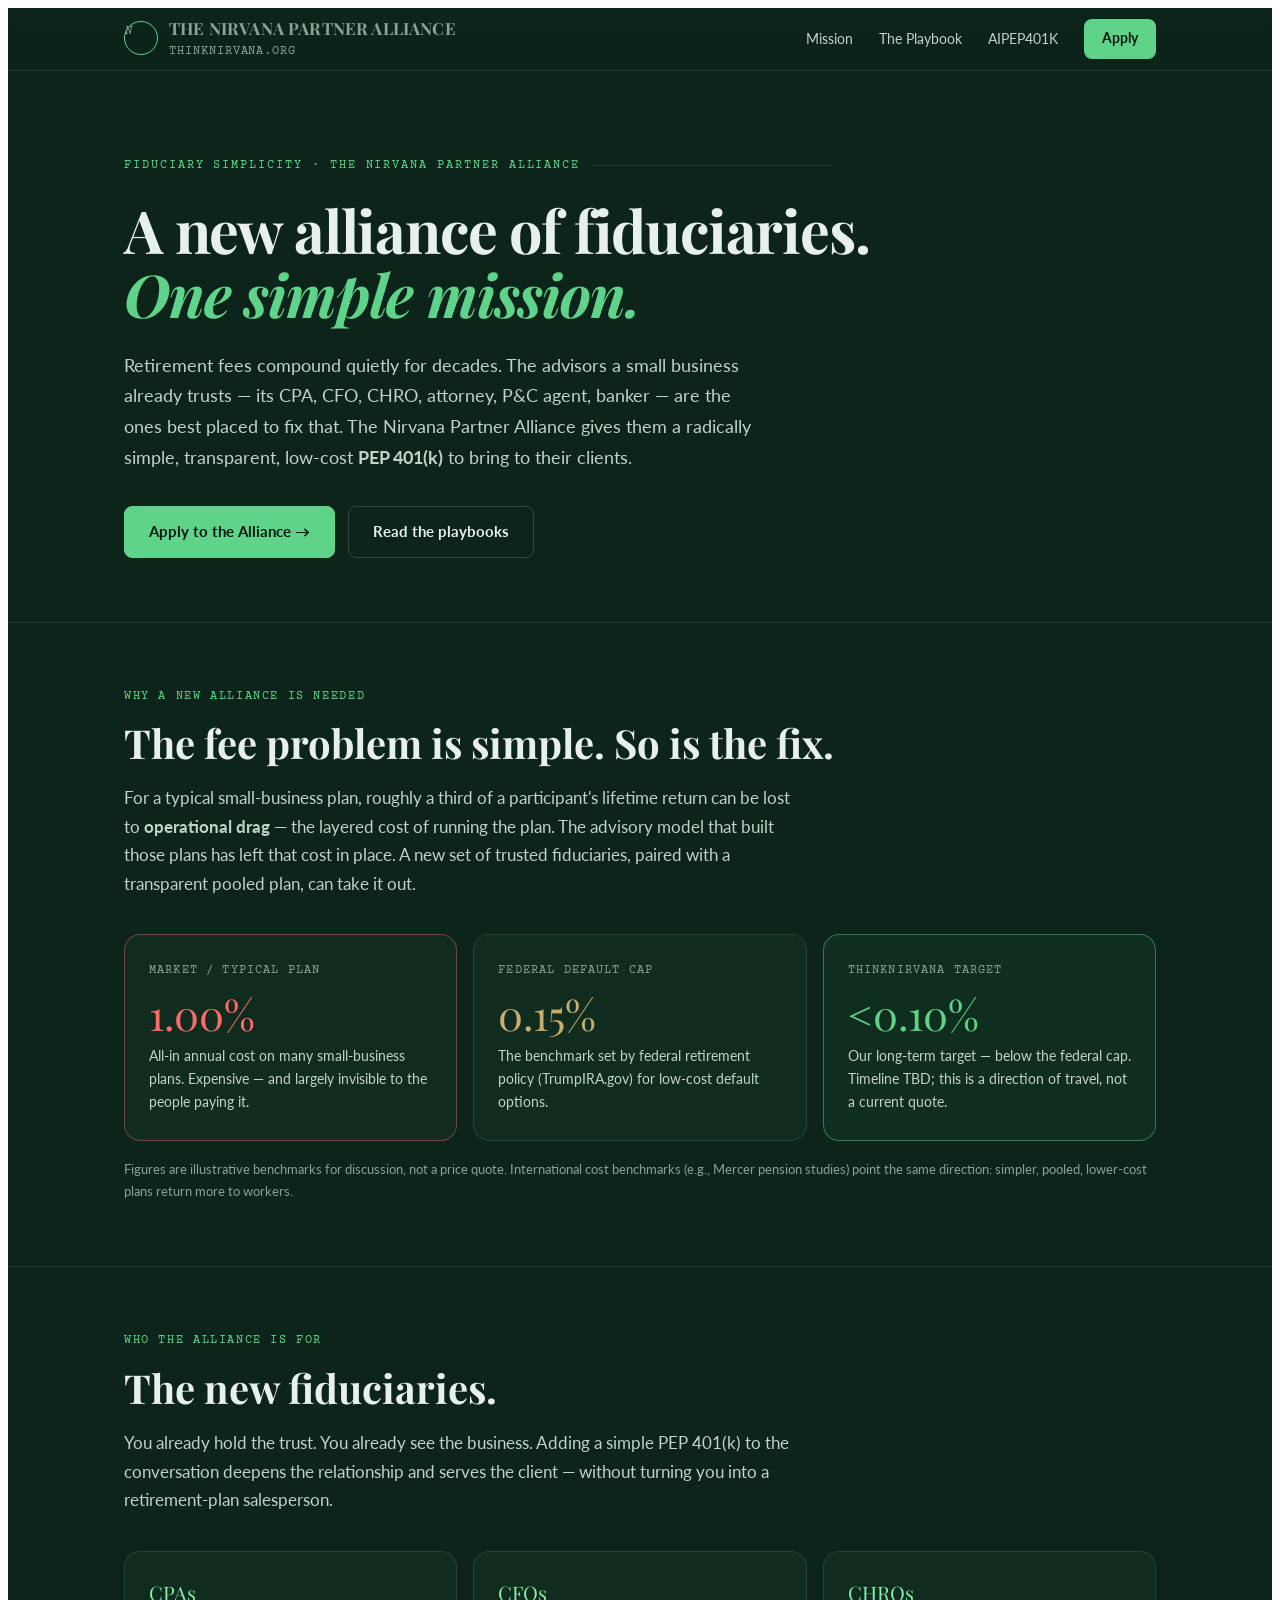
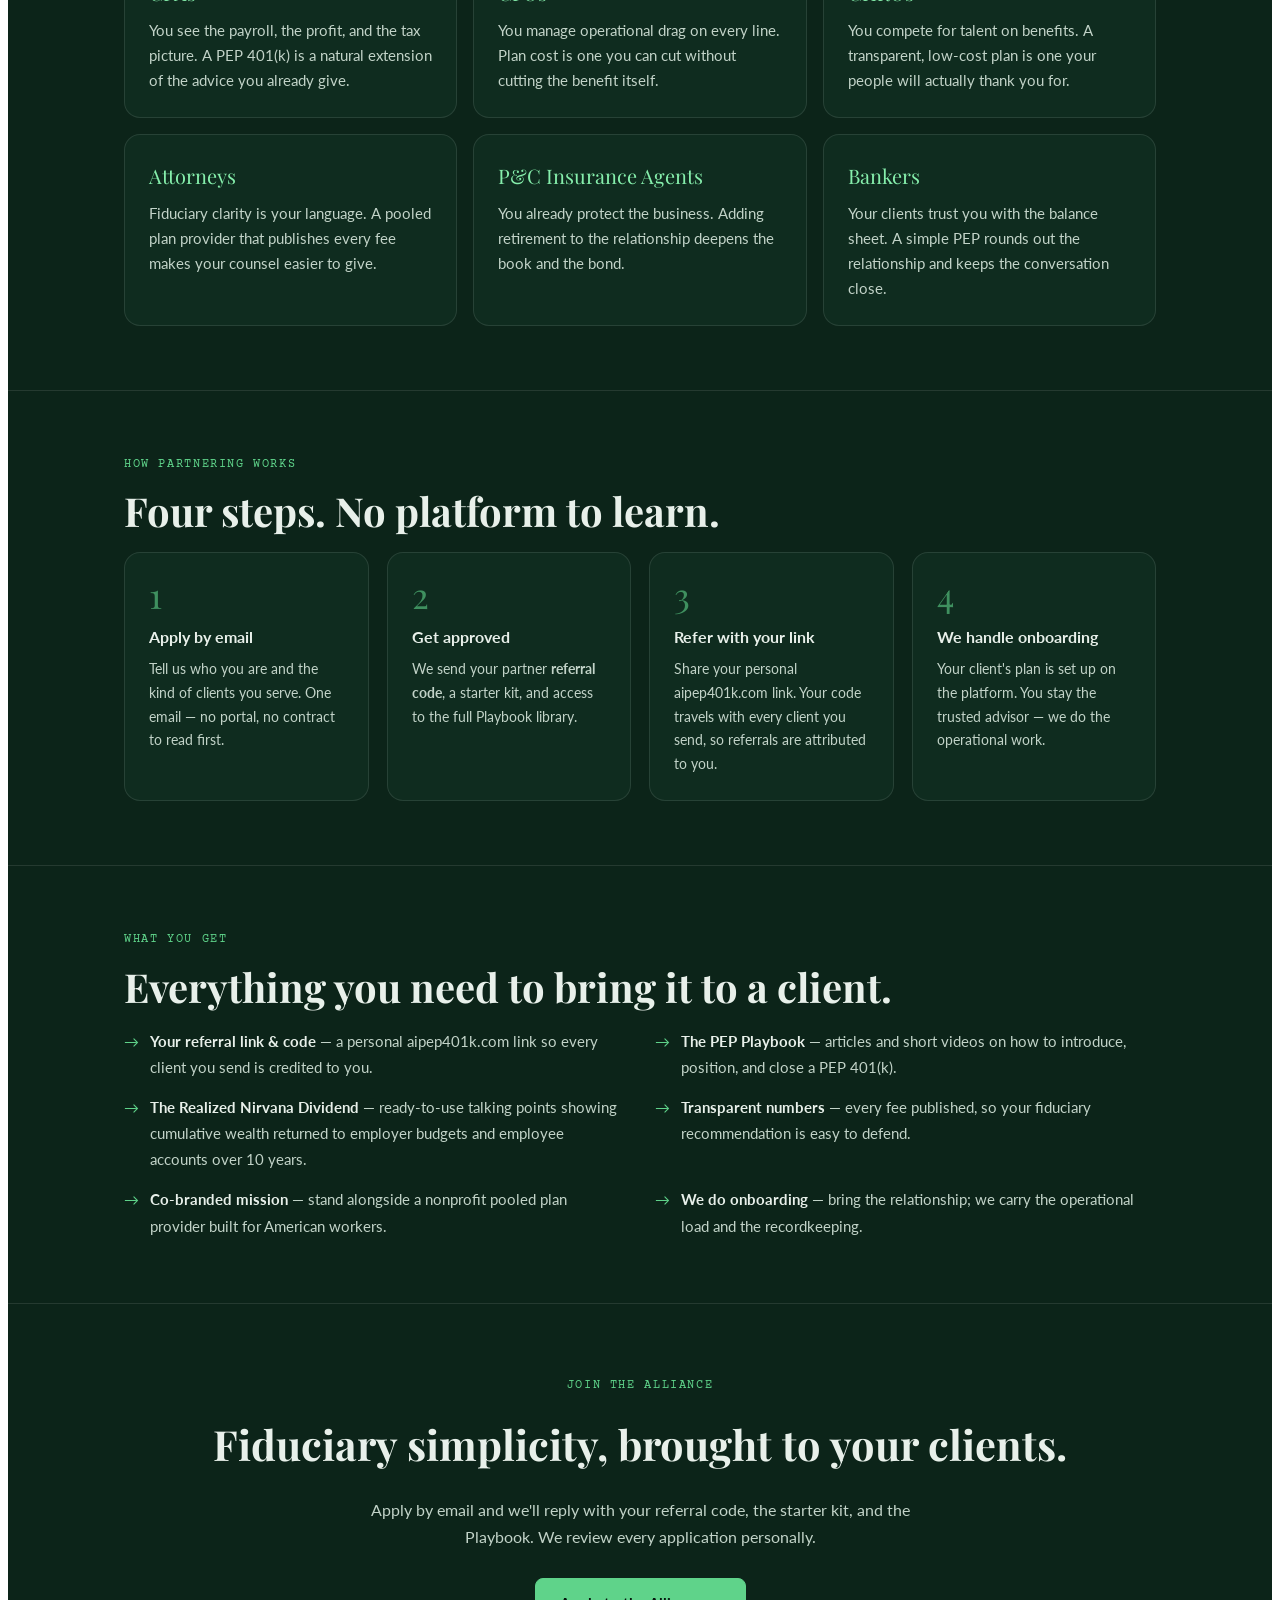
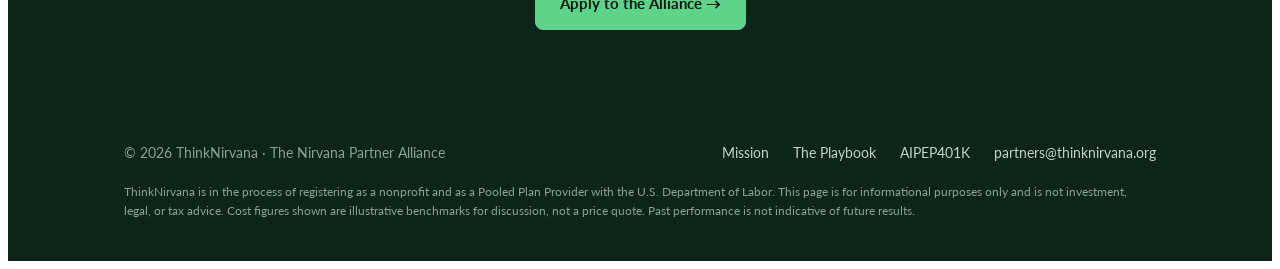
==== partners/index.html @ 310059c2 "Add Nirvana Partner Alliance + PEP Playbook - New self-contained dark-forest section at /partners/ (" ====
<!DOCTYPE html>
<html lang="en">
<head>
  <meta charset="UTF-8"/>
  <script async src="https://www.googletagmanager.com/gtag/js?id=G-92TN60N26P"></script>
  <script>window.dataLayer=window.dataLayer||[];function gtag(){dataLayer.push(arguments);}gtag('js',new Date());gtag('config','G-92TN60N26P');</script>
  <meta name="viewport" content="width=device-width, initial-scale=1.0"/>
  <title>Fiduciary Simplicity — The Nirvana Partner Alliance | ThinkNirvana</title>
  <meta name="description" content="The Nirvana Partner Alliance equips CPAs, CFOs, CHROs, attorneys, P&C agents, and bankers to bring a radically simple, low-cost PEP 401(k) to the small businesses they already serve."/>
  <link rel="preconnect" href="https://fonts.googleapis.com"/>
  <link rel="preconnect" href="https://fonts.gstatic.com" crossorigin/>
  <link href="https://fonts.googleapis.com/css2?family=Playfair+Display:ital,wght@0,400;0,700;1,400;1,600&family=Lato:wght@300;400;700&family=Courier+Prime:ital@0;1&display=swap" rel="stylesheet"/>
  <link rel="stylesheet" href="npa.css"/>
</head>
<body>
<div class="npa">

  <!-- slim Alliance header -->
  <header class="npa-head">
    <div class="wrap npa-head-in">
      <a class="npa-brand" href="/partners/">
        <span class="npa-mark">N</span>
        <span><b>The Nirvana Partner Alliance</b><span>ThinkNirvana.org</span></span>
      </a>
      <nav class="npa-nav">
        <a href="https://thinknirvana.org">Mission</a>
        <a href="/partners/insights/">The Playbook</a>
        <a href="https://aipep401k.com">AIPEP401K</a>
        <a class="npa-cta" href="mailto:partners@thinknirvana.org?subject=Nirvana%20Partner%20Alliance%20%E2%80%94%20Application&body=Name%3A%0AFirm%2FCompany%3A%0AMy%20role%20(CPA%20%2F%20CFO%20%2F%20CHRO%20%2F%20Attorney%20%2F%20P%26C%20Agent%20%2F%20Banker)%3A%0AApprox.%20%23%20of%20small-business%20clients%20I%20serve%3A%0ABest%20email%20%26%20phone%3A%0AAnything%20you%27d%20like%20us%20to%20know%3A%0A">Apply</a>
      </nav>
    </div>
  </header>

  <!-- hero -->
  <section class="npa-hero">
    <div class="wrap">
      <div class="npa-kicker">Fiduciary Simplicity · The Nirvana Partner Alliance</div>
      <h1>A new alliance of fiduciaries.<br/><em>One simple mission.</em></h1>
      <p class="dek">Retirement fees compound quietly for decades. The advisors a small business already trusts — its CPA, CFO, CHRO, attorney, P&amp;C agent, banker — are the ones best placed to fix that. The Nirvana Partner Alliance gives them a radically simple, transparent, low-cost <b>PEP 401(k)</b> to bring to their clients.</p>
      <div class="actions">
        <a class="btn btn-green" href="mailto:partners@thinknirvana.org?subject=Nirvana%20Partner%20Alliance%20%E2%80%94%20Application&body=Name%3A%0AFirm%2FCompany%3A%0AMy%20role%20(CPA%20%2F%20CFO%20%2F%20CHRO%20%2F%20Attorney%20%2F%20P%26C%20Agent%20%2F%20Banker)%3A%0AApprox.%20%23%20of%20small-business%20clients%20I%20serve%3A%0ABest%20email%20%26%20phone%3A%0AAnything%20you%27d%20like%20us%20to%20know%3A%0A">Apply to the Alliance →</a>
        <a class="btn btn-ghost" href="/partners/insights/">Read the playbooks</a>
      </div>
    </div>
  </section>

  <!-- the problem / the math -->
  <section class="npa-sec">
    <div class="wrap">
      <div class="npa-eyebrow">Why a new alliance is needed</div>
      <h2 class="npa-h2">The fee problem is simple. So is the fix.</h2>
      <p class="npa-lead">For a typical small-business plan, roughly a third of a participant's lifetime return can be lost to <b>operational drag</b> — the layered cost of running the plan. The advisory model that built those plans has left that cost in place. A new set of trusted fiduciaries, paired with a transparent pooled plan, can take it out.</p>

      <div class="npa-math">
        <div class="npa-tier market">
          <div class="lbl">Market / Typical plan</div>
          <div class="val">1.00%</div>
          <div class="sub">All-in annual cost on many small-business plans. Expensive — and largely invisible to the people paying it.</div>
        </div>
        <div class="npa-tier cap">
          <div class="lbl">Federal default cap</div>
          <div class="val">0.15%</div>
          <div class="sub">The benchmark set by federal retirement policy (TrumpIRA.gov) for low-cost default options.</div>
        </div>
        <div class="npa-tier nirvana">
          <div class="lbl">ThinkNirvana target</div>
          <div class="val">&lt;0.10%</div>
          <div class="sub">Our long-term target — below the federal cap. Timeline TBD; this is a direction of travel, not a current quote.</div>
        </div>
      </div>
      <p class="npa-fineprint">Figures are illustrative benchmarks for discussion, not a price quote. International cost benchmarks (e.g., Mercer pension studies) point the same direction: simpler, pooled, lower-cost plans return more to workers.</p>
    </div>
  </section>

  <!-- who it's for -->
  <section class="npa-sec">
    <div class="wrap">
      <div class="npa-eyebrow">Who the Alliance is for</div>
      <h2 class="npa-h2">The new fiduciaries.</h2>
      <p class="npa-lead">You already hold the trust. You already see the business. Adding a simple PEP 401(k) to the conversation deepens the relationship and serves the client — without turning you into a retirement-plan salesperson.</p>
      <div class="npa-aud">
        <div class="npa-aud-card"><div class="role">CPAs</div><p>You see the payroll, the profit, and the tax picture. A PEP 401(k) is a natural extension of the advice you already give.</p></div>
        <div class="npa-aud-card"><div class="role">CFOs</div><p>You manage operational drag on every line. Plan cost is one you can cut without cutting the benefit itself.</p></div>
        <div class="npa-aud-card"><div class="role">CHROs</div><p>You compete for talent on benefits. A transparent, low-cost plan is one your people will actually thank you for.</p></div>
        <div class="npa-aud-card"><div class="role">Attorneys</div><p>Fiduciary clarity is your language. A pooled plan provider that publishes every fee makes your counsel easier to give.</p></div>
        <div class="npa-aud-card"><div class="role">P&amp;C Insurance Agents</div><p>You already protect the business. Adding retirement to the relationship deepens the book and the bond.</p></div>
        <div class="npa-aud-card"><div class="role">Bankers</div><p>Your clients trust you with the balance sheet. A simple PEP rounds out the relationship and keeps the conversation close.</p></div>
      </div>
    </div>
  </section>

  <!-- how it works -->
  <section class="npa-sec">
    <div class="wrap">
      <div class="npa-eyebrow">How partnering works</div>
      <h2 class="npa-h2">Four steps. No platform to learn.</h2>
      <div class="npa-steps">
        <div class="npa-step"><h4>Apply by email</h4><p>Tell us who you are and the kind of clients you serve. One email — no portal, no contract to read first.</p></div>
        <div class="npa-step"><h4>Get approved</h4><p>We send your partner <b>referral code</b>, a starter kit, and access to the full Playbook library.</p></div>
        <div class="npa-step"><h4>Refer with your link</h4><p>Share your personal aipep401k.com link. Your code travels with every client you send, so referrals are attributed to you.</p></div>
        <div class="npa-step"><h4>We handle onboarding</h4><p>Your client's plan is set up on the platform. You stay the trusted advisor — we do the operational work.</p></div>
      </div>
    </div>
  </section>

  <!-- what you get -->
  <section class="npa-sec">
    <div class="wrap">
      <div class="npa-eyebrow">What you get</div>
      <h2 class="npa-h2">Everything you need to bring it to a client.</h2>
      <ul class="npa-benefits">
        <li><b>Your referral link &amp; code</b> — a personal aipep401k.com link so every client you send is credited to you.</li>
        <li><b>The PEP Playbook</b> — articles and short videos on how to introduce, position, and close a PEP 401(k).</li>
        <li><b>The Realized Nirvana Dividend</b> — ready-to-use talking points showing cumulative wealth returned to employer budgets and employee accounts over 10 years.</li>
        <li><b>Transparent numbers</b> — every fee published, so your fiduciary recommendation is easy to defend.</li>
        <li><b>Co-branded mission</b> — stand alongside a nonprofit pooled plan provider built for American workers.</li>
        <li><b>We do onboarding</b> — bring the relationship; we carry the operational load and the recordkeeping.</li>
      </ul>
    </div>
  </section>

  <!-- CTA band -->
  <section class="npa-cta-band">
    <div class="wrap">
      <div class="npa-eyebrow" style="justify-content:center">Join the Alliance</div>
      <h2 class="serif">Fiduciary simplicity, brought to your clients.</h2>
      <p>Apply by email and we'll reply with your referral code, the starter kit, and the Playbook. We review every application personally.</p>
      <a class="btn btn-green" href="mailto:partners@thinknirvana.org?subject=Nirvana%20Partner%20Alliance%20%E2%80%94%20Application&body=Name%3A%0AFirm%2FCompany%3A%0AMy%20role%20(CPA%20%2F%20CFO%20%2F%20CHRO%20%2F%20Attorney%20%2F%20P%26C%20Agent%20%2F%20Banker)%3A%0AApprox.%20%23%20of%20small-business%20clients%20I%20serve%3A%0ABest%20email%20%26%20phone%3A%0AAnything%20you%27d%20like%20us%20to%20know%3A%0A">Apply to the Alliance →</a>
    </div>
  </section>

  <!-- footer -->
  <footer class="npa-foot">
    <div class="wrap">
      <div class="npa-foot-in">
        <span>© 2026 ThinkNirvana · The Nirvana Partner Alliance</span>
        <span>
          <a href="https://thinknirvana.org">Mission</a>
          <a href="/partners/insights/">The Playbook</a>
          <a href="https://aipep401k.com">AIPEP401K</a>
          <a href="mailto:partners@thinknirvana.org">partners@thinknirvana.org</a>
        </span>
      </div>
      <p class="disc">ThinkNirvana is in the process of registering as a nonprofit and as a Pooled Plan Provider with the U.S. Department of Labor. This page is for informational purposes only and is not investment, legal, or tax advice. Cost figures shown are illustrative benchmarks for discussion, not a price quote. Past performance is not indicative of future results.</p>
    </div>
  </footer>

</div>
</body>
</html>
---- partners/npa.css ----
/* ============================================================
   Nirvana Partner Alliance — shared styles
   Self-contained DARK FOREST theme. All selectors namespaced
   under .npa so this never collides with site chrome / :root.
   ============================================================ */

.npa, .npa *, .npa *::before, .npa *::after { box-sizing: border-box; margin: 0; padding: 0; }

.npa {
  /* scoped tokens — do NOT promote to :root */
  --bg:        #0c2419;   /* deep forest page */
  --bg-2:      #0f2c1f;   /* panels */
  --bg-3:      #123626;   /* raised cards */
  --line:      rgba(255,255,255,.10);
  --line-2:    rgba(255,255,255,.16);
  --text:      #e8f0ea;
  --text-soft: #c2d3c8;
  --muted:     #8aa294;
  --accent:    #5fd38a;   /* bright green */
  --accent-2:  #86efac;   /* brighter green */
  --gold:      #c9ad6e;   /* sovereign gold */
  --red:       #ff6b6b;   /* market / expensive tier */
  --r:         8px;
  --r-lg:      16px;

  background: var(--bg);
  color: var(--text);
  font-family: 'Lato', system-ui, sans-serif;
  line-height: 1.7;
  -webkit-font-smoothing: antialiased;
}

.npa a { color: inherit; }
.npa .wrap { max-width: 1080px; margin: 0 auto; padding: 0 24px; }
.npa .mono { font-family: 'Courier Prime','Courier New',monospace; }
.npa h1,.npa h2,.npa h3,.npa .serif { font-family: 'Playfair Display', Georgia, serif; }

/* ---------- slim Alliance header ---------- */
.npa-head {
  position: sticky; top: 0; z-index: 50;
  background: rgba(12,36,25,.92);
  backdrop-filter: blur(10px);
  border-bottom: 1px solid var(--line);
}
.npa-head-in { display:flex; align-items:center; justify-content:space-between; height:62px; }
.npa-brand { display:flex; align-items:center; gap:11px; text-decoration:none; color:var(--text); }
.npa-mark {
  width:34px;height:34px;border-radius:50%;border:1.5px solid var(--accent);
  display:flex;align-items:center;justify-content:center;color:var(--accent);
  font-family:'Playfair Display',serif;font-style:italic;font-size:1rem;
}
.npa-brand b { font-family:'Playfair Display',serif; font-weight:700; font-size:1.05rem; letter-spacing:.01em; }
.npa-brand span { color:var(--muted); font-size:.74rem; font-family:'Courier Prime',monospace; letter-spacing:.08em; text-transform:uppercase; display:block; margin-top:-2px; }
.npa-nav { display:flex; align-items:center; gap:26px; }
.npa-nav a { text-decoration:none; color:var(--text-soft); font-size:.88rem; transition:color .15s; }
.npa-nav a:hover { color:var(--accent); }
.npa-nav .npa-cta {
  padding:8px 18px; border-radius:var(--r); background:var(--accent); color:#06160e;
  font-weight:700; font-size:.85rem;
}
.npa-nav .npa-cta:hover { background:var(--accent-2); color:#06160e; }
@media (max-width:720px){ .npa-nav a:not(.npa-cta){ display:none; } }

/* ---------- buttons ---------- */
.npa .btn {
  display:inline-flex; align-items:center; gap:8px;
  padding:12px 24px; border-radius:var(--r); font-weight:700; font-size:.93rem;
  text-decoration:none; cursor:pointer; border:1.5px solid transparent; transition:all .16s;
}
.npa .btn-green { background:var(--accent); color:#06160e; border-color:var(--accent); }
.npa .btn-green:hover { background:var(--accent-2); border-color:var(--accent-2); }
.npa .btn-ghost { background:transparent; color:var(--text); border-color:var(--line-2); }
.npa .btn-ghost:hover { border-color:var(--accent); color:var(--accent); }

/* ---------- hero ---------- */
.npa-hero { padding:84px 0 64px; border-bottom:1px solid var(--line); }
.npa-kicker {
  font-family:'Courier Prime',monospace; font-size:.76rem; letter-spacing:.16em;
  text-transform:uppercase; color:var(--accent); margin-bottom:22px;
  display:flex; align-items:center; gap:12px;
}
.npa-kicker::after { content:''; flex:1; height:1px; background:var(--line); max-width:240px; }
.npa-hero h1 { font-size:clamp(2.3rem,5.4vw,3.7rem); line-height:1.08; letter-spacing:-.02em; margin-bottom:24px; }
.npa-hero h1 em { font-style:italic; color:var(--accent); }
.npa-hero .dek { font-size:1.13rem; color:var(--text-soft); max-width:640px; margin-bottom:34px; }
.npa-hero .actions { display:flex; gap:13px; flex-wrap:wrap; }

/* ---------- generic section ---------- */
.npa-sec { padding:64px 0; border-bottom:1px solid var(--line); }
.npa-eyebrow {
  font-family:'Courier Prime',monospace; font-size:.72rem; letter-spacing:.14em;
  text-transform:uppercase; color:var(--accent); margin-bottom:14px;
}
.npa-h2 { font-size:clamp(1.7rem,3.6vw,2.5rem); line-height:1.15; margin-bottom:18px; }
.npa-lead { font-size:1.05rem; color:var(--text-soft); max-width:680px; margin-bottom:36px; }

/* ---------- the math triad ---------- */
.npa-math { display:grid; grid-template-columns:repeat(3,1fr); gap:16px; margin-top:8px; }
@media (max-width:680px){ .npa-math{ grid-template-columns:1fr; } }
.npa-tier { background:var(--bg-2); border:1px solid var(--line); border-radius:var(--r-lg); padding:26px 24px; }
.npa-tier .lbl { font-family:'Courier Prime',monospace; font-size:.72rem; letter-spacing:.1em; text-transform:uppercase; color:var(--muted); margin-bottom:12px; }
.npa-tier .val { font-family:'Playfair Display',serif; font-size:2.6rem; line-height:1; }
.npa-tier .sub { font-size:.85rem; color:var(--text-soft); margin-top:10px; }
.npa-tier.market { border-color:rgba(255,107,107,.4); }
.npa-tier.market .val { color:var(--red); }
.npa-tier.cap .val { color:var(--gold); }
.npa-tier.nirvana { border-color:rgba(95,211,138,.45); background:rgba(95,211,138,.06); }
.npa-tier.nirvana .val { color:var(--accent); }
.npa-fineprint { font-size:.8rem; color:var(--muted); margin-top:18px; }

/* ---------- audience grid ---------- */
.npa-aud { display:grid; grid-template-columns:repeat(3,1fr); gap:16px; }
@media (max-width:860px){ .npa-aud{ grid-template-columns:1fr 1fr; } }
@media (max-width:560px){ .npa-aud{ grid-template-columns:1fr; } }
.npa-aud-card { background:var(--bg-2); border:1px solid var(--line); border-radius:var(--r-lg); padding:24px; transition:border-color .15s, transform .15s; }
.npa-aud-card:hover { border-color:var(--accent); transform:translateY(-2px); }
.npa-aud-card .role { font-family:'Playfair Display',serif; font-size:1.25rem; margin-bottom:8px; color:var(--accent-2); }
.npa-aud-card p { font-size:.92rem; color:var(--text-soft); }

/* ---------- steps ---------- */
.npa-steps { display:grid; grid-template-columns:repeat(4,1fr); gap:18px; counter-reset:step; }
@media (max-width:860px){ .npa-steps{ grid-template-columns:1fr 1fr; } }
@media (max-width:520px){ .npa-steps{ grid-template-columns:1fr; } }
.npa-step { background:var(--bg-2); border:1px solid var(--line); border-radius:var(--r-lg); padding:24px; position:relative; }
.npa-step::before {
  counter-increment:step; content:counter(step);
  font-family:'Playfair Display',serif; font-size:2.2rem; color:var(--accent);
  opacity:.6; display:block; margin-bottom:10px; line-height:1;
}
.npa-step h4 { font-family:'Lato',sans-serif; font-size:1rem; font-weight:700; margin-bottom:7px; }
.npa-step p { font-size:.88rem; color:var(--text-soft); }

/* ---------- benefits list ---------- */
.npa-benefits { display:grid; grid-template-columns:1fr 1fr; gap:14px 30px; }
@media (max-width:620px){ .npa-benefits{ grid-template-columns:1fr; } }
.npa-benefits li { list-style:none; padding-left:26px; position:relative; color:var(--text-soft); font-size:.96rem; }
.npa-benefits li::before { content:'→'; position:absolute; left:0; color:var(--accent); }
.npa-benefits b { color:var(--text); }

/* ---------- CTA band ---------- */
.npa-cta-band { padding:72px 0; text-align:center; }
.npa-cta-band h2 { font-size:clamp(1.8rem,4vw,2.6rem); margin-bottom:16px; }
.npa-cta-band p { color:var(--text-soft); max-width:560px; margin:0 auto 28px; }

/* ---------- slim footer ---------- */
.npa-foot { padding:40px 0; color:var(--muted); font-size:.85rem; }
.npa-foot-in { display:flex; justify-content:space-between; gap:18px; flex-wrap:wrap; }
.npa-foot a { color:var(--text-soft); text-decoration:none; margin-left:20px; }
.npa-foot a:hover { color:var(--accent); }
.npa-foot .disc { margin-top:18px; font-size:.74rem; color:var(--muted); line-height:1.6; }

/* ============================================================
   INSIGHTS LISTING
   ============================================================ */
.npa-filters { display:flex; gap:10px; flex-wrap:wrap; margin-bottom:34px; }
.npa-pill {
  padding:7px 16px; border-radius:999px; border:1px solid var(--line-2);
  background:transparent; color:var(--text-soft); font-size:.84rem; cursor:pointer;
  font-family:'Lato',sans-serif; transition:all .14s;
}
.npa-pill:hover { border-color:var(--accent); color:var(--accent); }
.npa-pill.active { background:var(--accent); color:#06160e; border-color:var(--accent); font-weight:700; }

.npa-posts { display:grid; grid-template-columns:repeat(3,1fr); gap:20px; }
@media (max-width:860px){ .npa-posts{ grid-template-columns:1fr 1fr; } }
@media (max-width:560px){ .npa-posts{ grid-template-columns:1fr; } }
.npa-card {
  background:var(--bg-2); border:1px solid var(--line); border-radius:var(--r-lg);
  padding:24px; text-decoration:none; color:inherit; display:flex; flex-direction:column;
  transition:border-color .15s, transform .15s; cursor:pointer;
}
.npa-card:hover { border-color:var(--accent); transform:translateY(-3px); }
.npa-card .meta { display:flex; align-items:center; gap:10px; margin-bottom:14px; }
.npa-badge { font-family:'Courier Prime',monospace; font-size:.66rem; letter-spacing:.08em; text-transform:uppercase; padding:3px 9px; border-radius:4px; }
.npa-badge.article { background:rgba(95,211,138,.14); color:var(--accent); }
.npa-badge.video   { background:rgba(201,173,110,.16); color:var(--gold); }
.npa-card .aud { font-family:'Courier Prime',monospace; font-size:.7rem; color:var(--muted); letter-spacing:.06em; }
.npa-card h3 { font-size:1.22rem; line-height:1.25; margin-bottom:10px; }
.npa-card .cdek { font-size:.9rem; color:var(--text-soft); flex:1; }
.npa-card .cfoot { margin-top:16px; font-family:'Courier Prime',monospace; font-size:.72rem; color:var(--muted); display:flex; justify-content:space-between; }
.npa-empty { color:var(--muted); padding:40px 0; }

/* video modal */
.npa-modal { position:fixed; inset:0; background:rgba(4,14,9,.86); display:none; align-items:center; justify-content:center; z-index:200; padding:24px; }
.npa-modal.open { display:flex; }
.npa-modal-box { width:min(900px,100%); }
.npa-modal-box .frame { position:relative; padding-top:56.25%; border-radius:var(--r-lg); overflow:hidden; background:#000; }
.npa-modal-box iframe { position:absolute; inset:0; width:100%; height:100%; border:0; }
/* vertical Shorts (9:16) */
.npa-modal-box.vertical { width:min(360px,100%); }
.npa-modal-box.vertical .frame { padding-top:177.78%; }
.npa-modal-close { background:none; border:0; color:var(--text); font-size:1.6rem; cursor:pointer; float:right; margin-bottom:10px; }

/* ============================================================
   ARTICLE / POST PROSE
   ============================================================ */
.npa-article { max-width:720px; margin:0 auto; padding:72px 0; }
.npa-article .a-kicker { font-family:'Courier Prime',monospace; font-size:.74rem; letter-spacing:.14em; text-transform:uppercase; color:var(--accent); margin-bottom:18px; }
.npa-article h1 { font-size:clamp(2rem,4.4vw,3rem); line-height:1.12; letter-spacing:-.02em; margin-bottom:18px; }
.npa-article .a-by { font-family:'Courier Prime',monospace; font-size:.8rem; color:var(--muted); margin-bottom:34px; padding-bottom:24px; border-bottom:1px solid var(--line); }
.npa-article h2 { font-size:1.6rem; margin:38px 0 14px; }
.npa-article h3 { font-size:1.25rem; margin:28px 0 10px; color:var(--accent-2); }
.npa-article p { color:var(--text-soft); margin-bottom:18px; font-size:1.04rem; }
.npa-article ul,.npa-article ol { color:var(--text-soft); margin:0 0 18px 22px; }
.npa-article li { margin-bottom:8px; }
.npa-article blockquote { border-left:3px solid var(--accent); padding:6px 0 6px 20px; margin:24px 0; color:var(--text); font-style:italic; }
.npa-article a.inline { color:var(--accent); }
.npa-article .a-frame { position:relative; padding-top:56.25%; border-radius:var(--r-lg); overflow:hidden; background:#000; margin:24px 0; }
.npa-article .a-frame iframe { position:absolute; inset:0; width:100%; height:100%; border:0; }
.npa-article .a-cta { margin-top:48px; padding:28px; background:var(--bg-2); border:1px solid var(--line); border-radius:var(--r-lg); }
.npa-article .a-cta h4 { font-family:'Playfair Display',serif; font-size:1.3rem; margin-bottom:10px; }
.npa-article .a-cta p { margin-bottom:16px; }
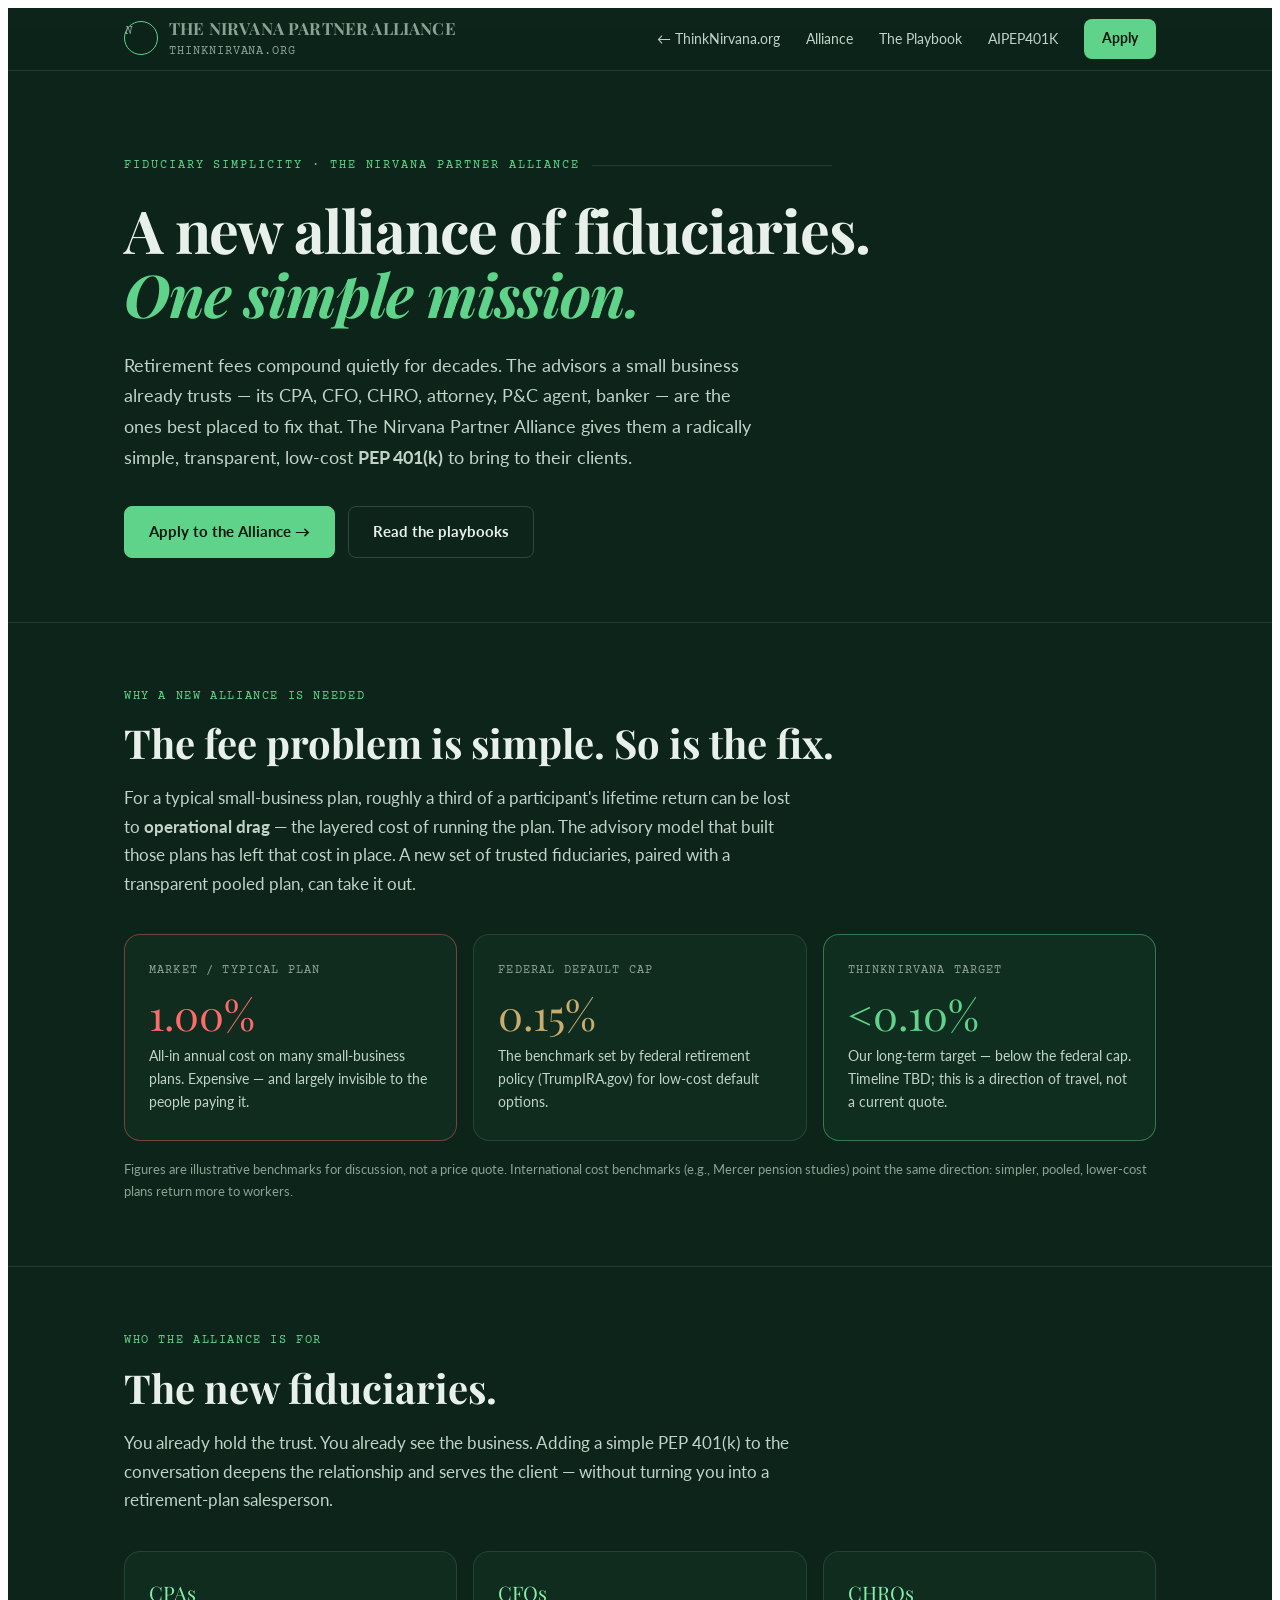
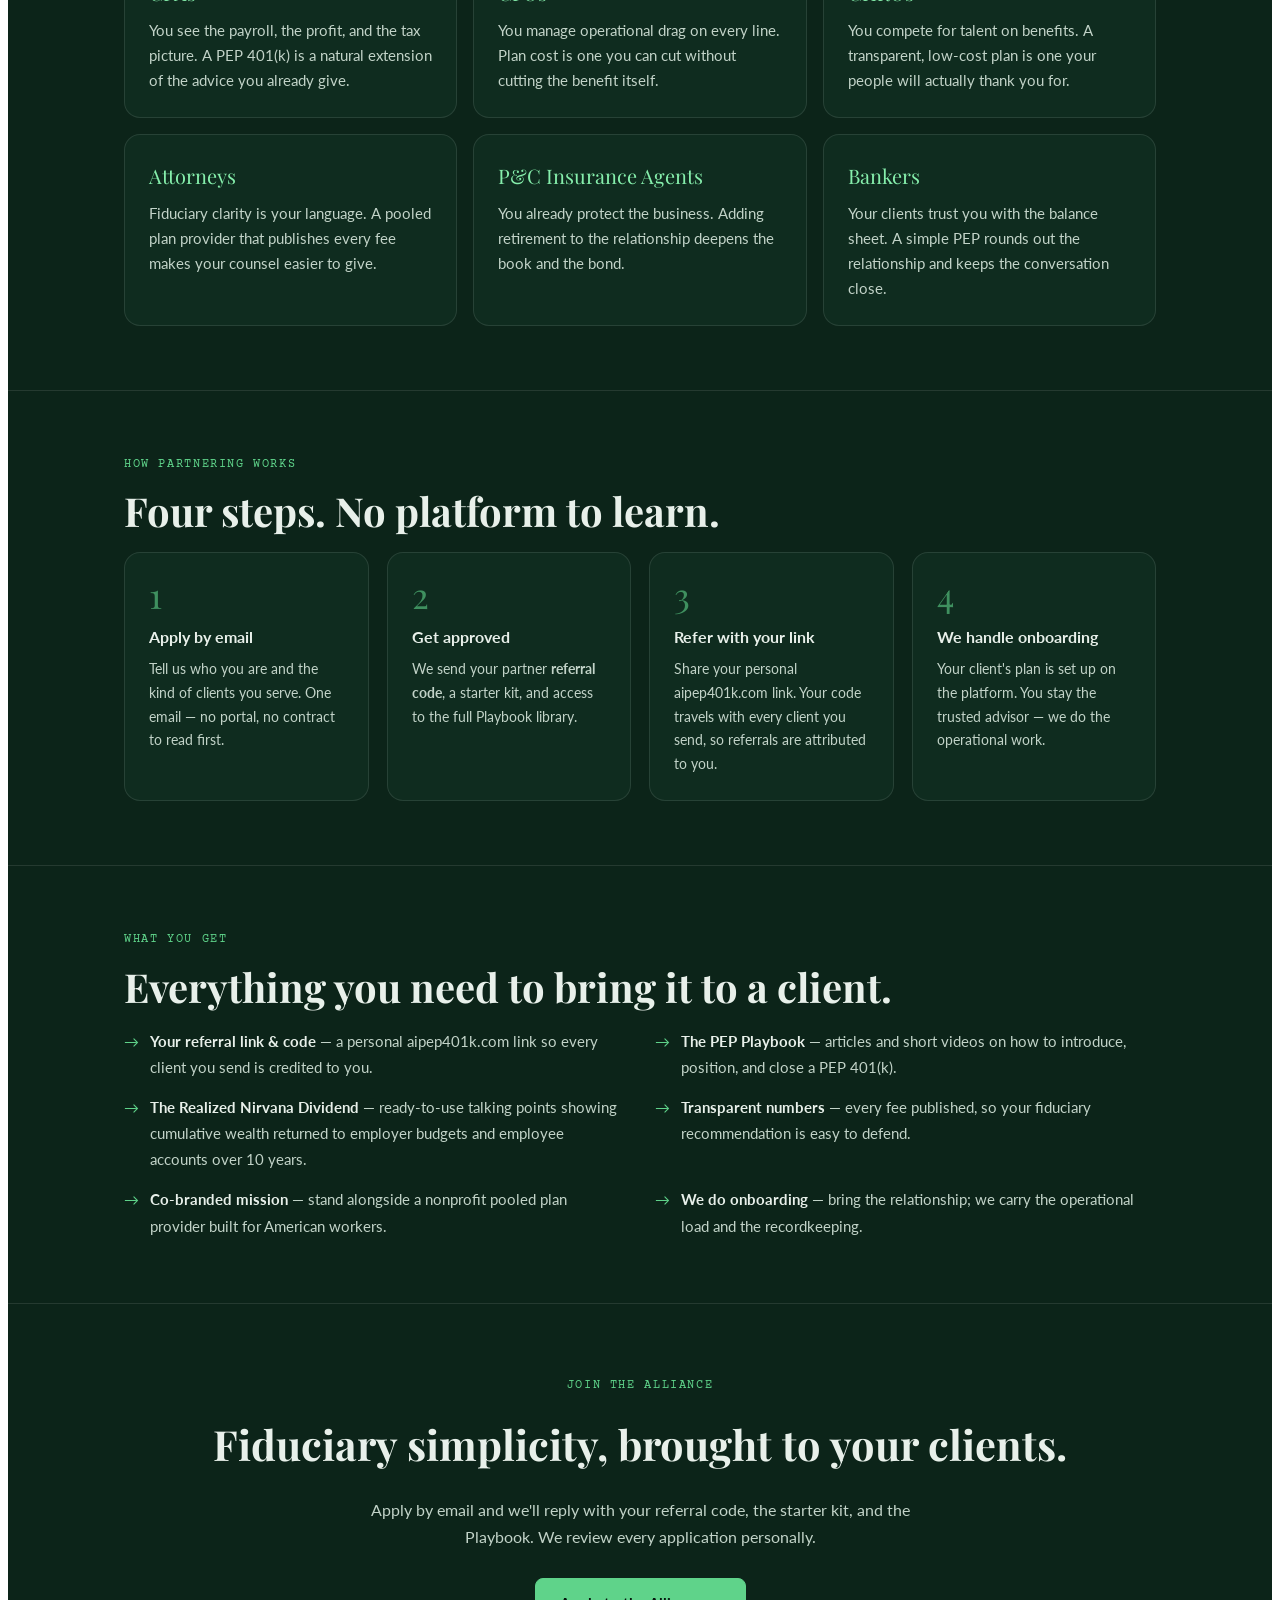
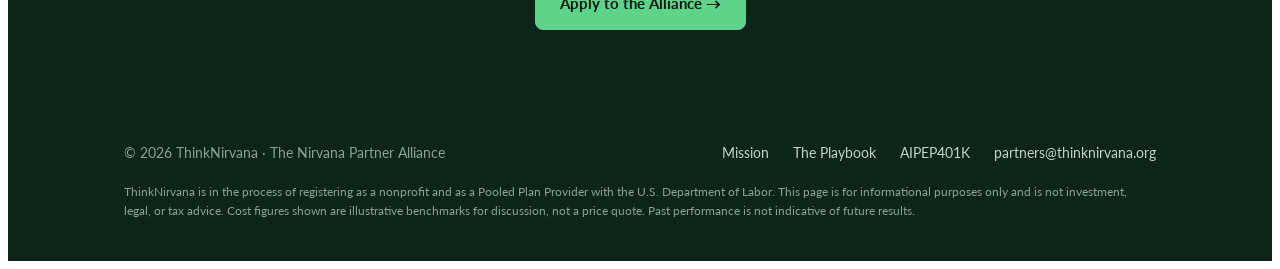
==== commit d35918de: "Partner Alliance: shared nav + hamburger + aipep401k.com copy - New partners/npa.js renders one shar" ====
--- a/partners/index.html
+++ b/partners/index.html
@@ -2,8 +2,6 @@
 <html lang="en">
 <head>
   <meta charset="UTF-8"/>
-  <script async src="https://www.googletagmanager.com/gtag/js?id=G-92TN60N26P"></script>
-  <script>window.dataLayer=window.dataLayer||[];function gtag(){dataLayer.push(arguments);}gtag('js',new Date());gtag('config','G-92TN60N26P');</script>
   <meta name="viewport" content="width=device-width, initial-scale=1.0"/>
   <title>Fiduciary Simplicity — The Nirvana Partner Alliance | ThinkNirvana</title>
   <meta name="description" content="The Nirvana Partner Alliance equips CPAs, CFOs, CHROs, attorneys, P&C agents, and bankers to bring a radically simple, low-cost PEP 401(k) to the small businesses they already serve."/>
@@ -11,25 +9,12 @@
   <link rel="preconnect" href="https://fonts.gstatic.com" crossorigin/>
   <link href="https://fonts.googleapis.com/css2?family=Playfair+Display:ital,wght@0,400;0,700;1,400;1,600&family=Lato:wght@300;400;700&family=Courier+Prime:ital@0;1&display=swap" rel="stylesheet"/>
   <link rel="stylesheet" href="npa.css"/>
+  <script async src="https://www.googletagmanager.com/gtag/js?id=G-92TN60N26P"></script>
+  <script>window.dataLayer=window.dataLayer||[];function gtag(){dataLayer.push(arguments);}gtag('js',new Date());gtag('config','G-92TN60N26P');</script>
 </head>
 <body>
 <div class="npa">
-
-  <!-- slim Alliance header -->
-  <header class="npa-head">
-    <div class="wrap npa-head-in">
-      <a class="npa-brand" href="/partners/">
-        <span class="npa-mark">N</span>
-        <span><b>The Nirvana Partner Alliance</b><span>ThinkNirvana.org</span></span>
-      </a>
-      <nav class="npa-nav">
-        <a href="https://thinknirvana.org">Mission</a>
-        <a href="/partners/insights/">The Playbook</a>
-        <a href="https://aipep401k.com">AIPEP401K</a>
-        <a class="npa-cta" href="mailto:partners@thinknirvana.org?subject=Nirvana%20Partner%20Alliance%20%E2%80%94%20Application&body=Name%3A%0AFirm%2FCompany%3A%0AMy%20role%20(CPA%20%2F%20CFO%20%2F%20CHRO%20%2F%20Attorney%20%2F%20P%26C%20Agent%20%2F%20Banker)%3A%0AApprox.%20%23%20of%20small-business%20clients%20I%20serve%3A%0ABest%20email%20%26%20phone%3A%0AAnything%20you%27d%20like%20us%20to%20know%3A%0A">Apply</a>
-      </nav>
-    </div>
-  </header>
+  <header id="npa-head"></header>
 
   <!-- hero -->
   <section class="npa-hero">
@@ -146,5 +131,6 @@
   </footer>
 
 </div>
+  <script src="/partners/npa.js"></script>
 </body>
 </html>
--- a/partners/npa.css
+++ b/partners/npa.css
@@ -59,7 +59,26 @@
   font-weight:700; font-size:.85rem;
 }
 .npa-nav .npa-cta:hover { background:var(--accent-2); color:#06160e; }
-@media (max-width:720px){ .npa-nav a:not(.npa-cta){ display:none; } }
+
+/* hamburger */
+.npa-burger { display:none; background:none; border:0; cursor:pointer; width:42px; height:42px; flex-direction:column; justify-content:center; align-items:center; gap:5px; padding:8px; }
+.npa-burger span { display:block; width:22px; height:2px; background:var(--text); border-radius:2px; transition:transform .2s, opacity .2s; }
+.npa-burger.x span:nth-child(1){ transform:translateY(7px) rotate(45deg); }
+.npa-burger.x span:nth-child(2){ opacity:0; }
+.npa-burger.x span:nth-child(3){ transform:translateY(-7px) rotate(-45deg); }
+
+@media (max-width:720px){
+  .npa-burger { display:flex; }
+  .npa-nav {
+    position:absolute; top:62px; left:0; right:0;
+    flex-direction:column; align-items:stretch; gap:0;
+    background:var(--bg-2); border-bottom:1px solid var(--line);
+    padding:6px 0; display:none;
+  }
+  .npa-nav.open { display:flex; }
+  .npa-nav a { padding:13px 24px; font-size:.96rem; }
+  .npa-nav .npa-cta { margin:8px 24px; text-align:center; padding:11px 18px; }
+}
 
 /* ---------- buttons ---------- */
 .npa .btn {
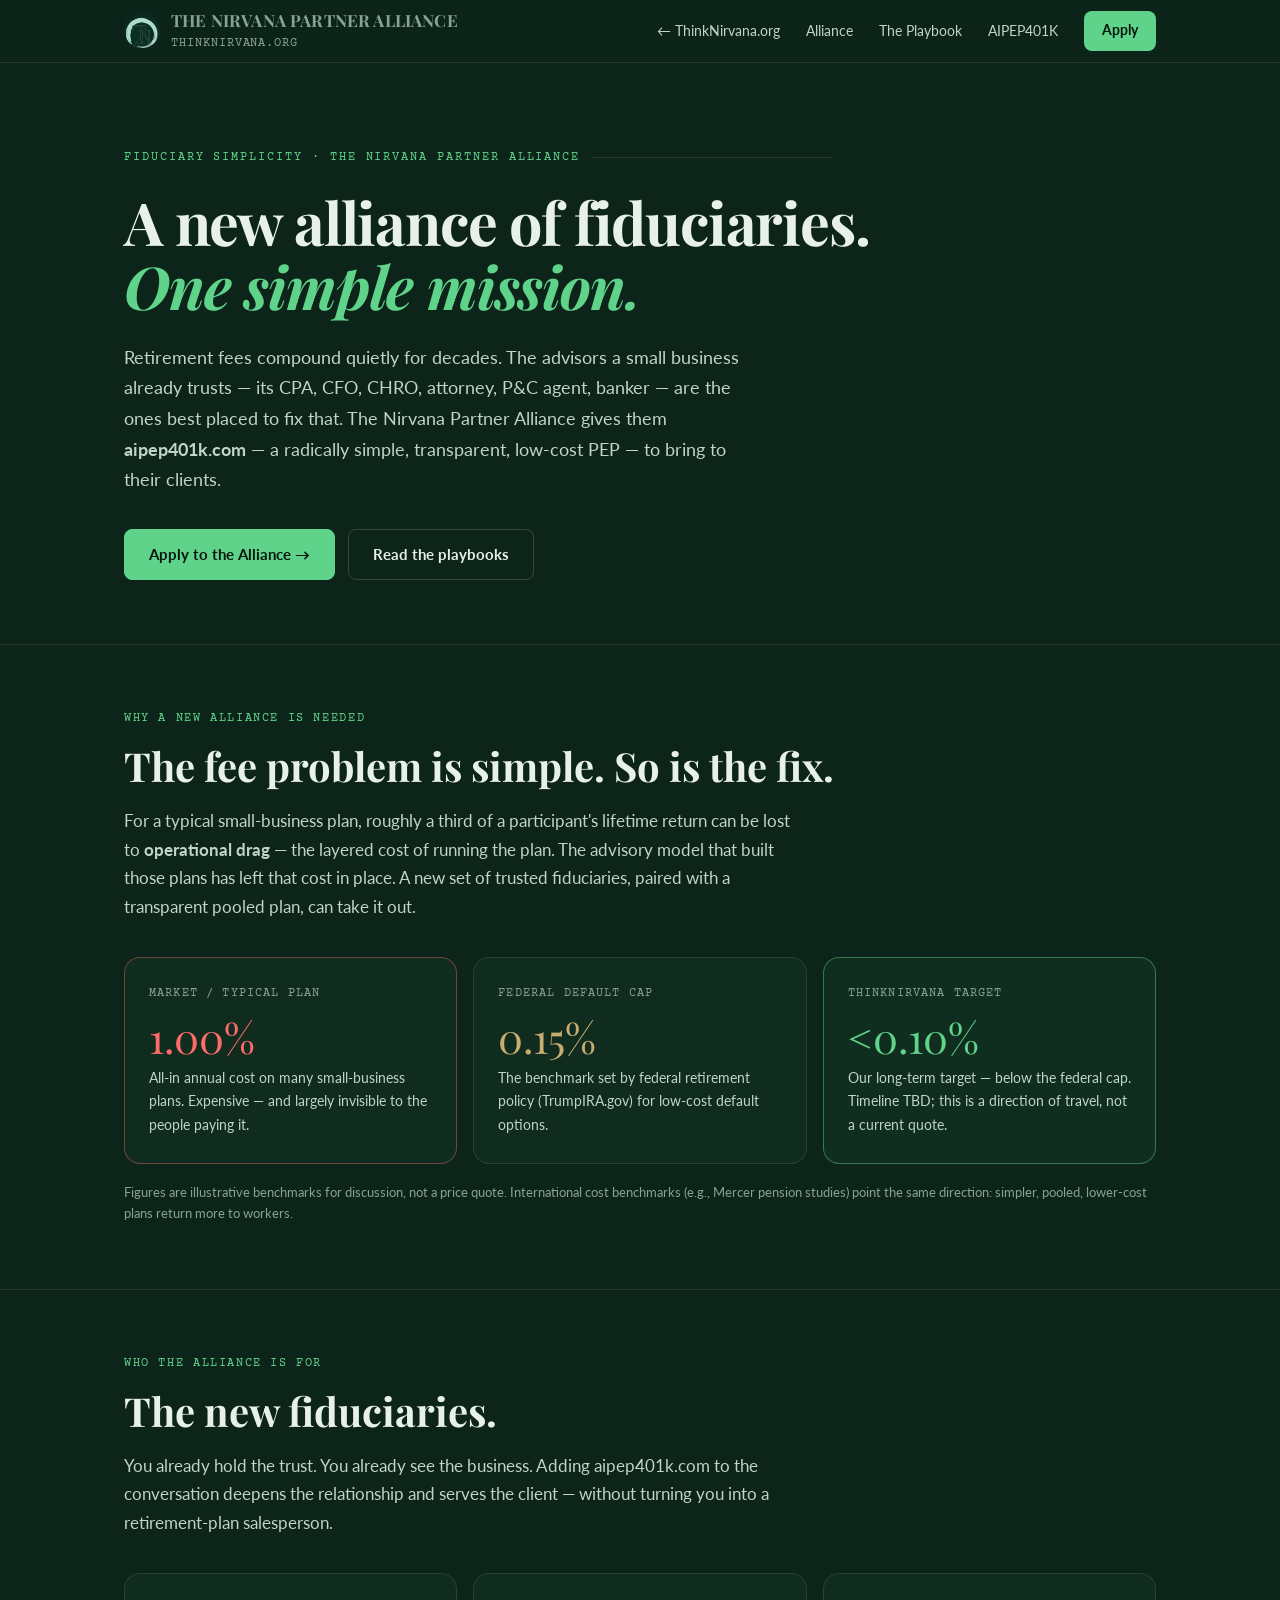
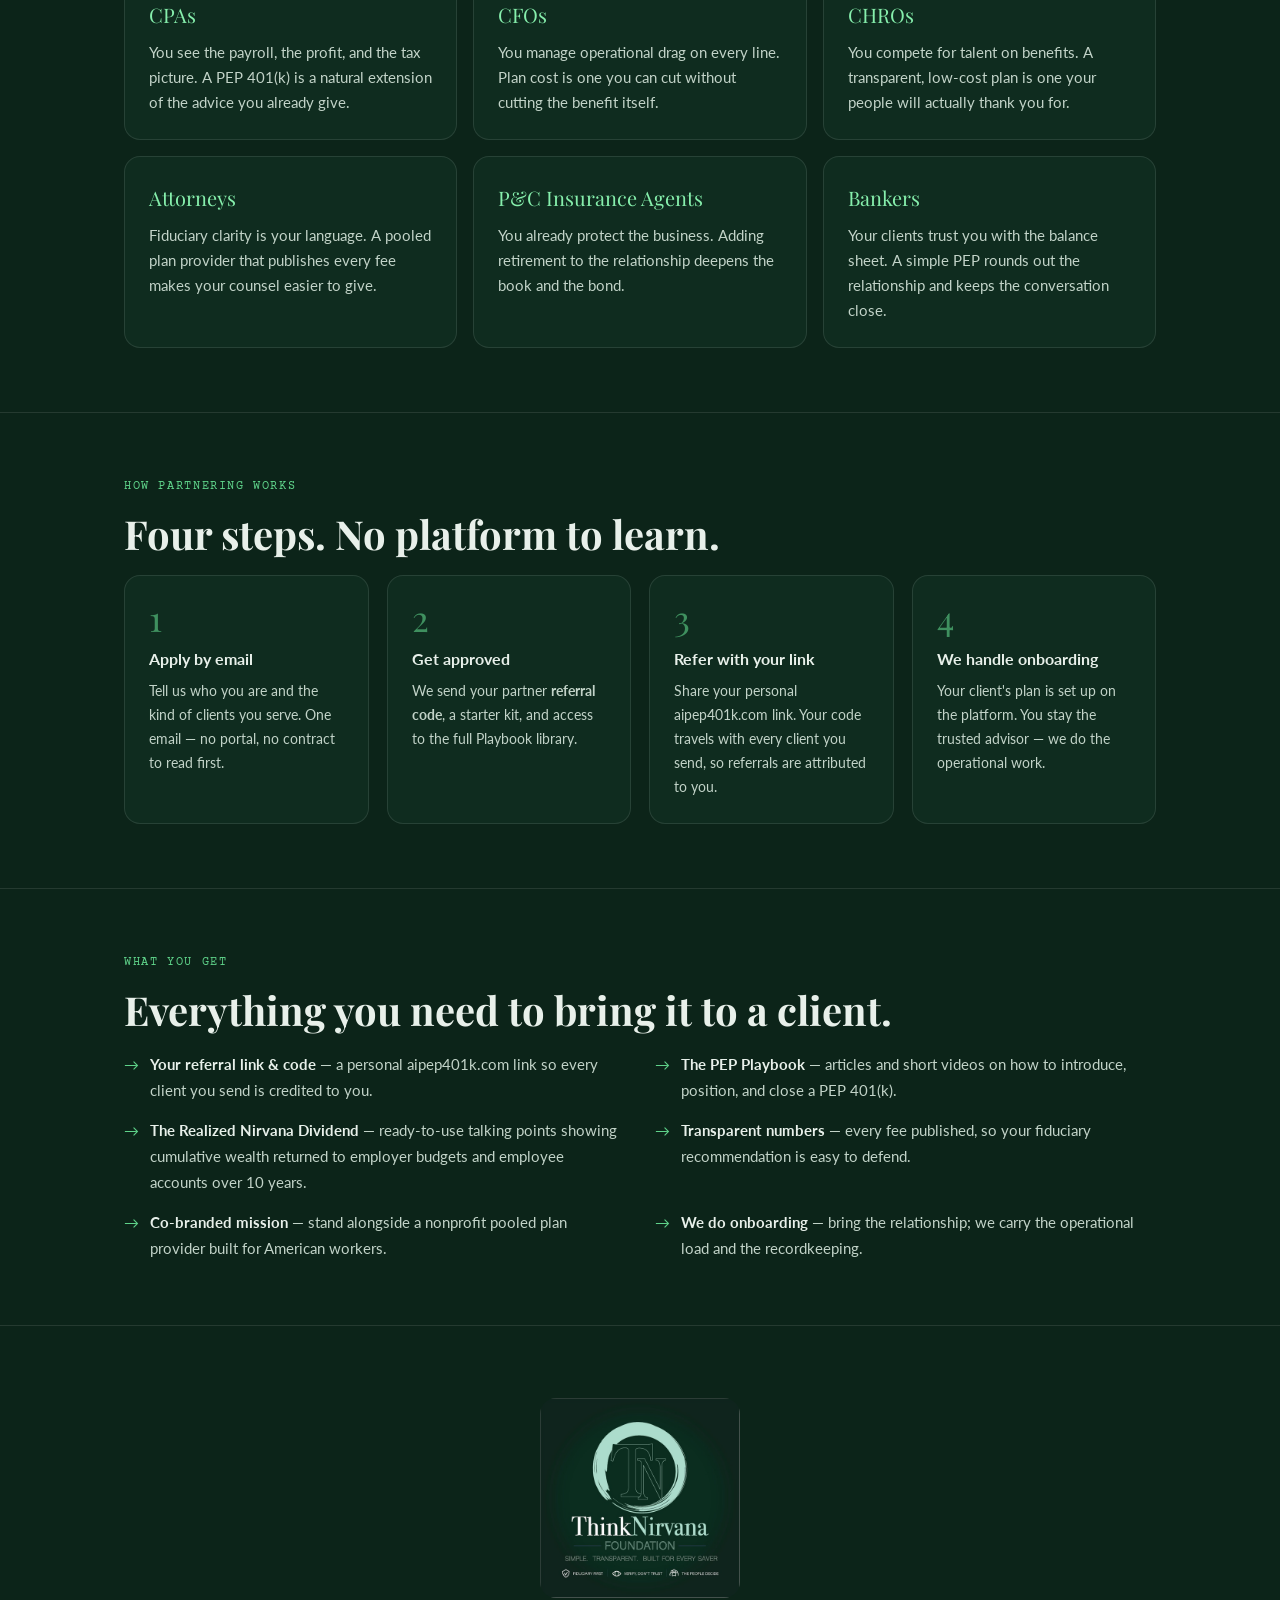
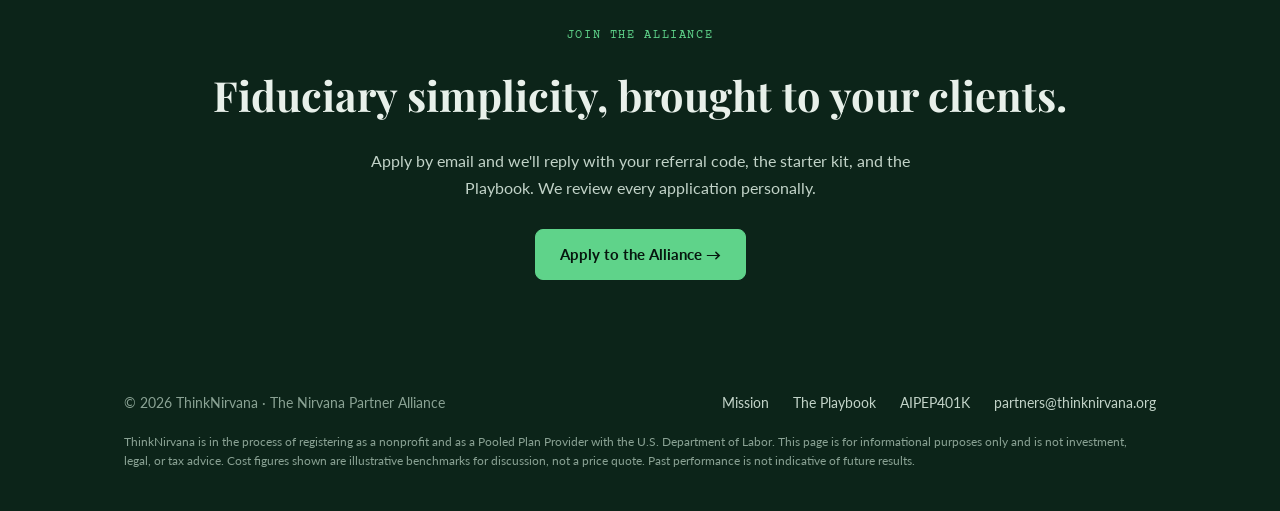
==== commit 3851c4b2: "Partner Alliance: add TN/Foundation logo, fix white page frame - NEW partners/assets/ — tn-mark.png " ====
--- a/partners/index.html
+++ b/partners/index.html
@@ -21,7 +21,7 @@
     <div class="wrap">
       <div class="npa-kicker">Fiduciary Simplicity · The Nirvana Partner Alliance</div>
       <h1>A new alliance of fiduciaries.<br/><em>One simple mission.</em></h1>
-      <p class="dek">Retirement fees compound quietly for decades. The advisors a small business already trusts — its CPA, CFO, CHRO, attorney, P&amp;C agent, banker — are the ones best placed to fix that. The Nirvana Partner Alliance gives them a radically simple, transparent, low-cost <b>PEP 401(k)</b> to bring to their clients.</p>
+      <p class="dek">Retirement fees compound quietly for decades. The advisors a small business already trusts — its CPA, CFO, CHRO, attorney, P&amp;C agent, banker — are the ones best placed to fix that. The Nirvana Partner Alliance gives them <b>aipep401k.com</b> — a radically simple, transparent, low-cost PEP — to bring to their clients.</p>
       <div class="actions">
         <a class="btn btn-green" href="mailto:partners@thinknirvana.org?subject=Nirvana%20Partner%20Alliance%20%E2%80%94%20Application&body=Name%3A%0AFirm%2FCompany%3A%0AMy%20role%20(CPA%20%2F%20CFO%20%2F%20CHRO%20%2F%20Attorney%20%2F%20P%26C%20Agent%20%2F%20Banker)%3A%0AApprox.%20%23%20of%20small-business%20clients%20I%20serve%3A%0ABest%20email%20%26%20phone%3A%0AAnything%20you%27d%20like%20us%20to%20know%3A%0A">Apply to the Alliance →</a>
         <a class="btn btn-ghost" href="/partners/insights/">Read the playbooks</a>
@@ -62,7 +62,7 @@
     <div class="wrap">
       <div class="npa-eyebrow">Who the Alliance is for</div>
       <h2 class="npa-h2">The new fiduciaries.</h2>
-      <p class="npa-lead">You already hold the trust. You already see the business. Adding a simple PEP 401(k) to the conversation deepens the relationship and serves the client — without turning you into a retirement-plan salesperson.</p>
+      <p class="npa-lead">You already hold the trust. You already see the business. Adding aipep401k.com to the conversation deepens the relationship and serves the client — without turning you into a retirement-plan salesperson.</p>
       <div class="npa-aud">
         <div class="npa-aud-card"><div class="role">CPAs</div><p>You see the payroll, the profit, and the tax picture. A PEP 401(k) is a natural extension of the advice you already give.</p></div>
         <div class="npa-aud-card"><div class="role">CFOs</div><p>You manage operational drag on every line. Plan cost is one you can cut without cutting the benefit itself.</p></div>
@@ -107,6 +107,7 @@
   <!-- CTA band -->
   <section class="npa-cta-band">
     <div class="wrap">
+      <img class="npa-seal" src="assets/thinknirvana-foundation.png" alt="ThinkNirvana Foundation — Simple. Transparent. Built for every saver."/>
       <div class="npa-eyebrow" style="justify-content:center">Join the Alliance</div>
       <h2 class="serif">Fiduciary simplicity, brought to your clients.</h2>
       <p>Apply by email and we'll reply with your referral code, the starter kit, and the Playbook. We review every application personally.</p>
--- a/partners/npa.css
+++ b/partners/npa.css
@@ -5,6 +5,9 @@
    ============================================================ */
 
 .npa, .npa *, .npa *::before, .npa *::after { box-sizing: border-box; margin: 0; padding: 0; }
+
+/* page-level reset so the dark theme reaches the viewport edges (no white frame) */
+html, body { margin: 0; padding: 0; background: #0c2419; }
 
 .npa {
   /* scoped tokens — do NOT promote to :root */
@@ -25,6 +28,7 @@
 
   background: var(--bg);
   color: var(--text);
+  min-height: 100vh;
   font-family: 'Lato', system-ui, sans-serif;
   line-height: 1.7;
   -webkit-font-smoothing: antialiased;
@@ -45,10 +49,10 @@
 .npa-head-in { display:flex; align-items:center; justify-content:space-between; height:62px; }
 .npa-brand { display:flex; align-items:center; gap:11px; text-decoration:none; color:var(--text); }
 .npa-mark {
-  width:34px;height:34px;border-radius:50%;border:1.5px solid var(--accent);
-  display:flex;align-items:center;justify-content:center;color:var(--accent);
-  font-family:'Playfair Display',serif;font-style:italic;font-size:1rem;
-}
+  width:36px;height:36px;border-radius:50%;overflow:hidden;flex:0 0 auto;
+  display:flex;align-items:center;justify-content:center;
+}
+.npa-mark img { width:100%;height:100%;object-fit:cover;display:block; }
 .npa-brand b { font-family:'Playfair Display',serif; font-weight:700; font-size:1.05rem; letter-spacing:.01em; }
 .npa-brand span { color:var(--muted); font-size:.74rem; font-family:'Courier Prime',monospace; letter-spacing:.08em; text-transform:uppercase; display:block; margin-top:-2px; }
 .npa-nav { display:flex; align-items:center; gap:26px; }
@@ -157,6 +161,7 @@
 .npa-benefits b { color:var(--text); }
 
 /* ---------- CTA band ---------- */
+.npa-seal { display:block; width:200px; max-width:60%; height:auto; margin:0 auto 28px; border-radius:var(--r-lg); }
 .npa-cta-band { padding:72px 0; text-align:center; }
 .npa-cta-band h2 { font-size:clamp(1.8rem,4vw,2.6rem); margin-bottom:16px; }
 .npa-cta-band p { color:var(--text-soft); max-width:560px; margin:0 auto 28px; }
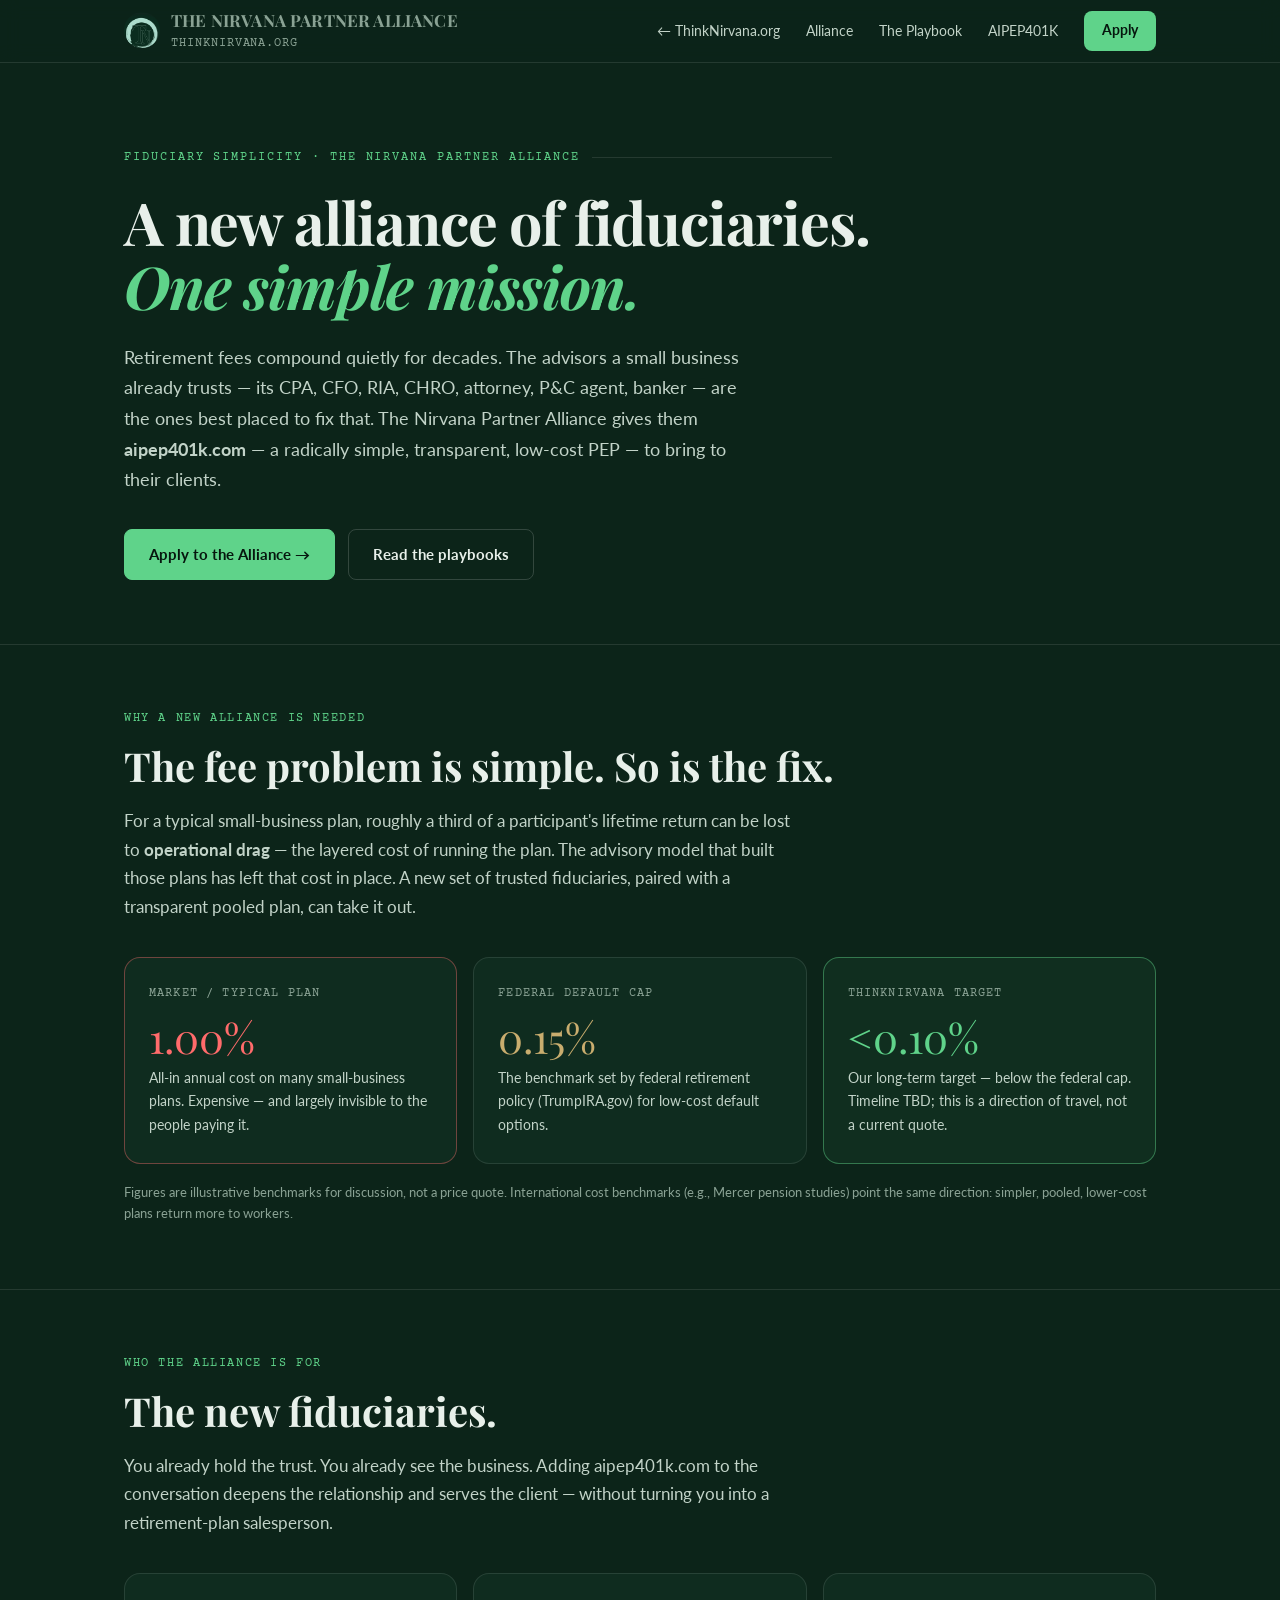
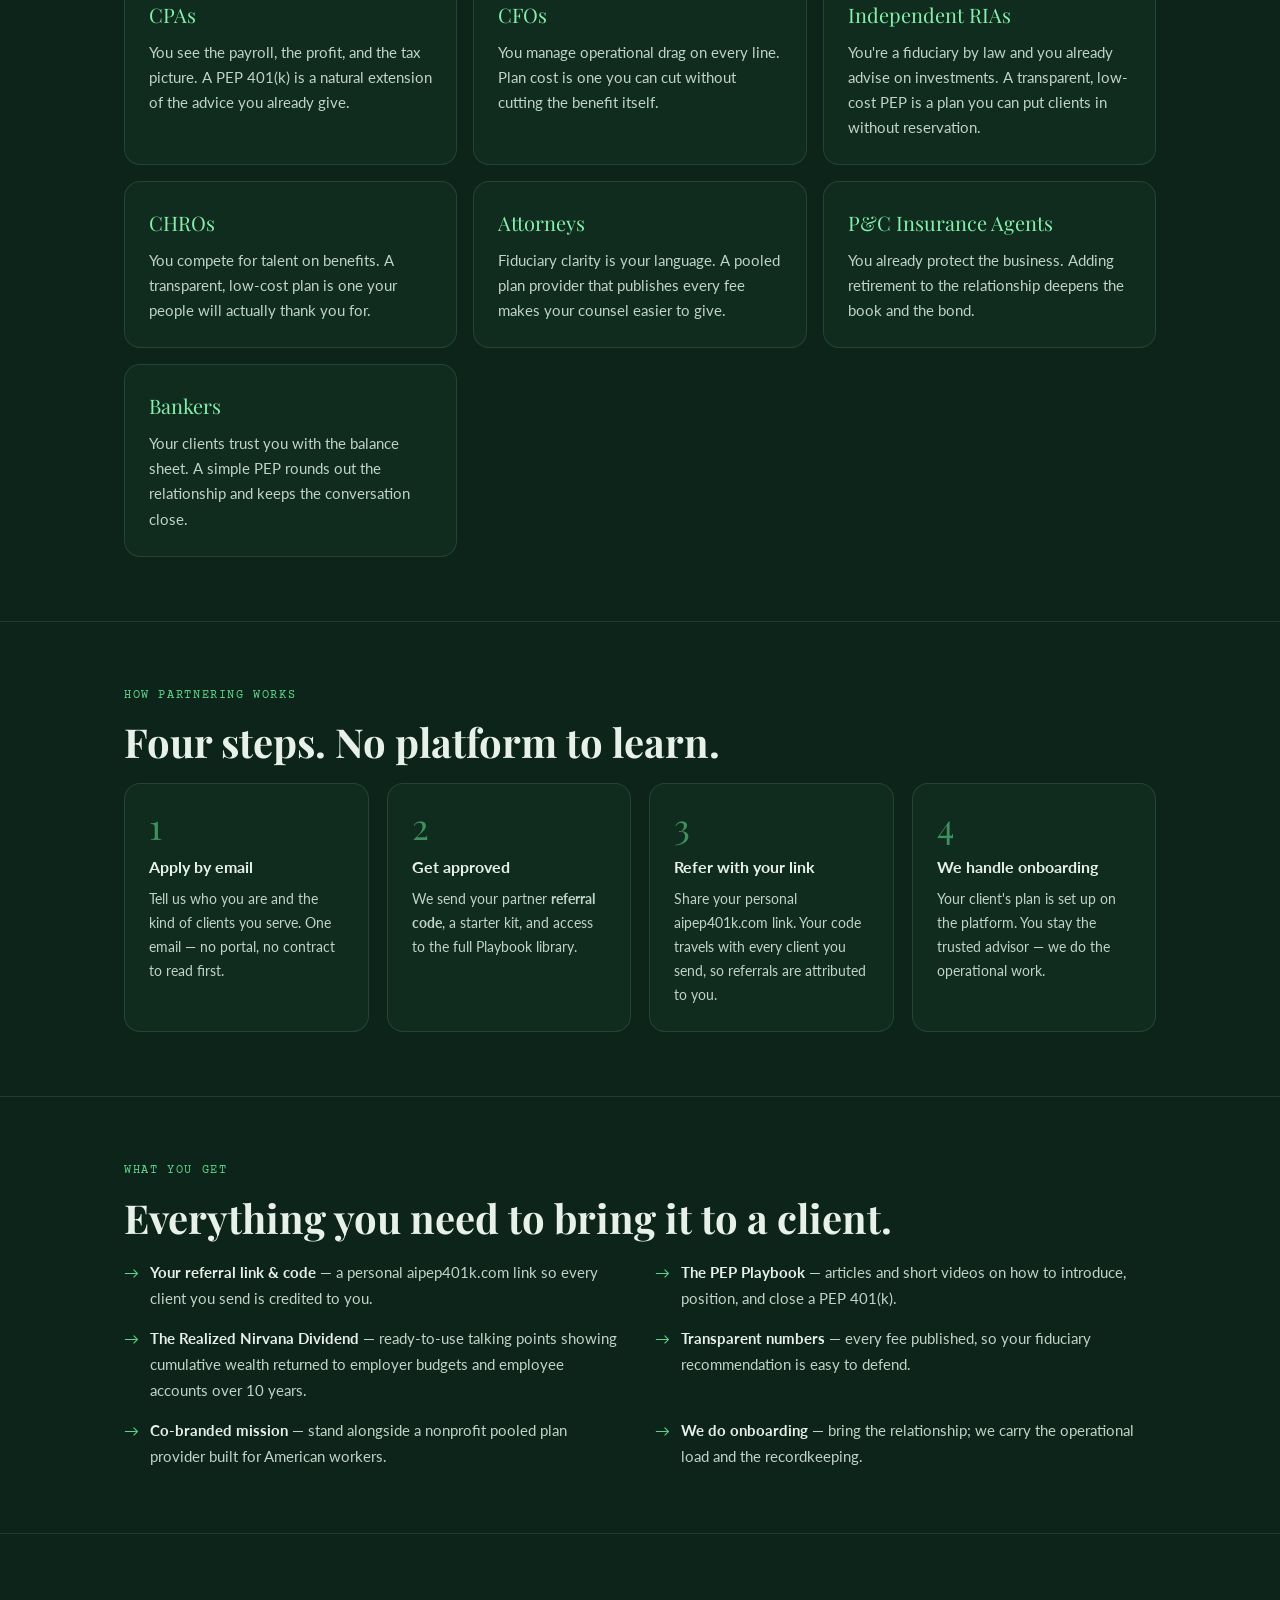
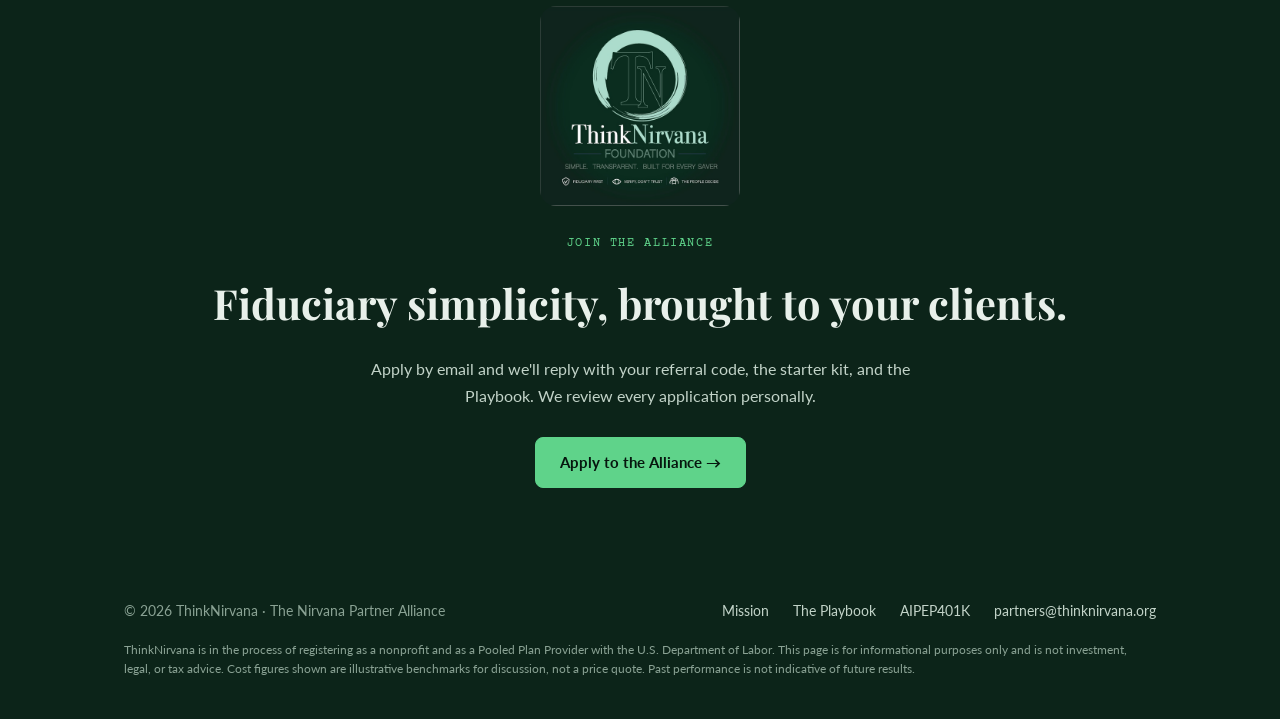
==== commit 2ab44346: "Partner Alliance: add Independent RIAs as a fiduciary audience - index.html: new Independent RIAs ca" ====
--- a/partners/index.html
+++ b/partners/index.html
@@ -4,7 +4,7 @@
   <meta charset="UTF-8"/>
   <meta name="viewport" content="width=device-width, initial-scale=1.0"/>
   <title>Fiduciary Simplicity — The Nirvana Partner Alliance | ThinkNirvana</title>
-  <meta name="description" content="The Nirvana Partner Alliance equips CPAs, CFOs, CHROs, attorneys, P&C agents, and bankers to bring a radically simple, low-cost PEP 401(k) to the small businesses they already serve."/>
+  <meta name="description" content="The Nirvana Partner Alliance equips CPAs, CFOs, RIAs, CHROs, attorneys, P&C agents, and bankers to bring a radically simple, low-cost PEP 401(k) to the small businesses they already serve."/>
   <link rel="preconnect" href="https://fonts.googleapis.com"/>
   <link rel="preconnect" href="https://fonts.gstatic.com" crossorigin/>
   <link href="https://fonts.googleapis.com/css2?family=Playfair+Display:ital,wght@0,400;0,700;1,400;1,600&family=Lato:wght@300;400;700&family=Courier+Prime:ital@0;1&display=swap" rel="stylesheet"/>
@@ -21,9 +21,9 @@
     <div class="wrap">
       <div class="npa-kicker">Fiduciary Simplicity · The Nirvana Partner Alliance</div>
       <h1>A new alliance of fiduciaries.<br/><em>One simple mission.</em></h1>
-      <p class="dek">Retirement fees compound quietly for decades. The advisors a small business already trusts — its CPA, CFO, CHRO, attorney, P&amp;C agent, banker — are the ones best placed to fix that. The Nirvana Partner Alliance gives them <b>aipep401k.com</b> — a radically simple, transparent, low-cost PEP — to bring to their clients.</p>
+      <p class="dek">Retirement fees compound quietly for decades. The advisors a small business already trusts — its CPA, CFO, RIA, CHRO, attorney, P&amp;C agent, banker — are the ones best placed to fix that. The Nirvana Partner Alliance gives them <b>aipep401k.com</b> — a radically simple, transparent, low-cost PEP — to bring to their clients.</p>
       <div class="actions">
-        <a class="btn btn-green" href="mailto:partners@thinknirvana.org?subject=Nirvana%20Partner%20Alliance%20%E2%80%94%20Application&body=Name%3A%0AFirm%2FCompany%3A%0AMy%20role%20(CPA%20%2F%20CFO%20%2F%20CHRO%20%2F%20Attorney%20%2F%20P%26C%20Agent%20%2F%20Banker)%3A%0AApprox.%20%23%20of%20small-business%20clients%20I%20serve%3A%0ABest%20email%20%26%20phone%3A%0AAnything%20you%27d%20like%20us%20to%20know%3A%0A">Apply to the Alliance →</a>
+        <a class="btn btn-green" href="mailto:partners@thinknirvana.org?subject=Nirvana%20Partner%20Alliance%20%E2%80%94%20Application&body=Name%3A%0AFirm%2FCompany%3A%0AMy%20role%20(CPA%20%2F%20CFO%20%2F%20RIA%20%2F%20CHRO%20%2F%20Attorney%20%2F%20P%26C%20Agent%20%2F%20Banker)%3A%0AApprox.%20%23%20of%20small-business%20clients%20I%20serve%3A%0ABest%20email%20%26%20phone%3A%0AAnything%20you%27d%20like%20us%20to%20know%3A%0A">Apply to the Alliance →</a>
         <a class="btn btn-ghost" href="/partners/insights/">Read the playbooks</a>
       </div>
     </div>
@@ -66,6 +66,7 @@
       <div class="npa-aud">
         <div class="npa-aud-card"><div class="role">CPAs</div><p>You see the payroll, the profit, and the tax picture. A PEP 401(k) is a natural extension of the advice you already give.</p></div>
         <div class="npa-aud-card"><div class="role">CFOs</div><p>You manage operational drag on every line. Plan cost is one you can cut without cutting the benefit itself.</p></div>
+        <div class="npa-aud-card"><div class="role">Independent RIAs</div><p>You're a fiduciary by law and you already advise on investments. A transparent, low-cost PEP is a plan you can put clients in without reservation.</p></div>
         <div class="npa-aud-card"><div class="role">CHROs</div><p>You compete for talent on benefits. A transparent, low-cost plan is one your people will actually thank you for.</p></div>
         <div class="npa-aud-card"><div class="role">Attorneys</div><p>Fiduciary clarity is your language. A pooled plan provider that publishes every fee makes your counsel easier to give.</p></div>
         <div class="npa-aud-card"><div class="role">P&amp;C Insurance Agents</div><p>You already protect the business. Adding retirement to the relationship deepens the book and the bond.</p></div>
@@ -111,7 +112,7 @@
       <div class="npa-eyebrow" style="justify-content:center">Join the Alliance</div>
       <h2 class="serif">Fiduciary simplicity, brought to your clients.</h2>
       <p>Apply by email and we'll reply with your referral code, the starter kit, and the Playbook. We review every application personally.</p>
-      <a class="btn btn-green" href="mailto:partners@thinknirvana.org?subject=Nirvana%20Partner%20Alliance%20%E2%80%94%20Application&body=Name%3A%0AFirm%2FCompany%3A%0AMy%20role%20(CPA%20%2F%20CFO%20%2F%20CHRO%20%2F%20Attorney%20%2F%20P%26C%20Agent%20%2F%20Banker)%3A%0AApprox.%20%23%20of%20small-business%20clients%20I%20serve%3A%0ABest%20email%20%26%20phone%3A%0AAnything%20you%27d%20like%20us%20to%20know%3A%0A">Apply to the Alliance →</a>
+      <a class="btn btn-green" href="mailto:partners@thinknirvana.org?subject=Nirvana%20Partner%20Alliance%20%E2%80%94%20Application&body=Name%3A%0AFirm%2FCompany%3A%0AMy%20role%20(CPA%20%2F%20CFO%20%2F%20RIA%20%2F%20CHRO%20%2F%20Attorney%20%2F%20P%26C%20Agent%20%2F%20Banker)%3A%0AApprox.%20%23%20of%20small-business%20clients%20I%20serve%3A%0ABest%20email%20%26%20phone%3A%0AAnything%20you%27d%20like%20us%20to%20know%3A%0A">Apply to the Alliance →</a>
     </div>
   </section>
 
